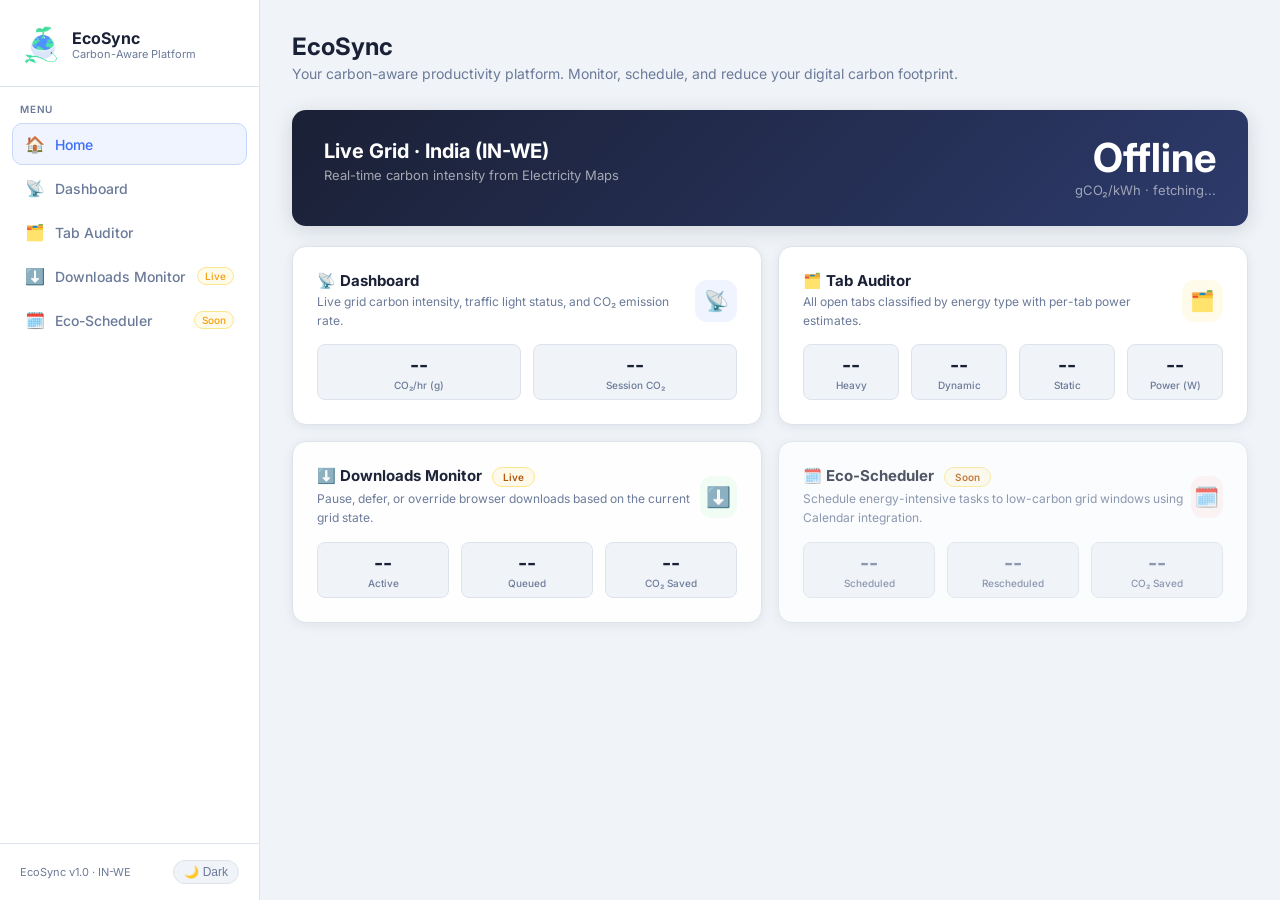
==== extension/website/main.html @ 03d4c953 "Initial commit" ====
<!DOCTYPE html>
<html lang="en">
<head>
  <meta charset="UTF-8" />
  <meta name="viewport" content="width=device-width, initial-scale=1.0"/>
  <title>EcoSync</title>

  <link rel="preconnect" href="https://fonts.googleapis.com">
  <link rel="preconnect" href="https://fonts.gstatic.com" crossorigin>
  <link href="https://fonts.googleapis.com/css2?family=Inter:wght@300;400;500;600;700;800&display=swap" rel="stylesheet"/>
  <link rel="stylesheet" href="styles.css" />
</head>
<body>
  <aside id="sidebar">
    <div class="sidebar-logo">
      <img src="../icons/logo.png" alt="EcoSync logo" />
      <div class="sidebar-logo-text">
        EcoSync
        <span>Carbon-Aware Platform</span>
      </div>
    </div>

    <nav>
      <div class="nav-label">Menu</div>
      <div class="nav-item active" data-page="home"><span class="icon">🏠</span> Home</div>
      <div class="nav-item" data-page="dashboard"><span class="icon">📡</span> Dashboard</div>
      <div class="nav-item" data-page="tab-auditor"><span class="icon">🗂️</span> Tab Auditor</div>
      <div class="nav-item" data-page="downloads"><span class="icon">⬇️</span> Downloads Monitor<span class="nav-badge">Live</span></div>
      <div class="nav-item" data-page="eco-scheduler"><span class="icon">🗓️</span> Eco-Scheduler<span class="nav-badge">Soon</span></div>
    </nav>

    <div class="sidebar-footer">
      <div style="display:flex;align-items:center;justify-content:space-between;">
        <span>EcoSync v1.0 · IN-WE</span>
        <button
          id="dark-toggle"
          type="button"
          onclick="toggleDark()"
          style="
            background:var(--bg);
            border:1px solid var(--border);
            border-radius:20px;
            padding:4px 10px;
            cursor:pointer;
            font-size:12px;
            color:var(--muted);
            transition:all 0.2s ease;
          "
        >
          🌙 Dark
        </button>
      </div>
    </div>
  </aside>

  <main id="main">
    <section class="page active" id="page-home">
      <div class="page-header">
        <h1>EcoSync</h1>
        <p>Your carbon-aware productivity platform. Monitor, schedule, and reduce your digital carbon footprint.</p>
      </div>

      <div class="hero-banner">
        <div>
          <h2>Live Grid · India (IN-WE)</h2>
          <p>Real-time carbon intensity from Electricity Maps</p>
          <div style="margin-top:14px;" id="home-tl-pill"></div>
        </div>
        <div class="hero-right">
          <div class="hero-intensity" id="home-intensity">--</div>
          <div class="hero-unit">gCO₂/kWh · <span id="home-timestamp">fetching...</span></div>
        </div>
      </div>

      <div class="home-grid">
        <div class="section-card" onclick="navigate('dashboard')">
          <div class="section-card-header">
            <div>
              <div class="section-card-title">📡 Dashboard</div>
              <div class="section-card-desc">Live grid carbon intensity, traffic light status, and CO₂ emission rate.</div>
            </div>
            <div class="section-card-icon" style="background:#eff4ff;color:var(--accent);">📡</div>
          </div>
          <div class="section-card-stats">
            <div class="sc-stat">
              <div class="v" id="home-co2" style="color:var(--text);">--</div>
              <div class="l">CO₂/hr (g)</div>
            </div>
            <div class="sc-stat">
              <div class="v green" id="home-session-co2">--</div>
              <div class="l">Session CO₂</div>
            </div>
          </div>
        </div>

        <div class="section-card" onclick="navigate('tab-auditor')">
          <div class="section-card-header">
            <div>
              <div class="section-card-title">🗂️ Tab Auditor</div>
              <div class="section-card-desc">All open tabs classified by energy type with per-tab power estimates.</div>
            </div>
            <div class="section-card-icon" style="background:#fffbeb;color:var(--yellow);">🗂️</div>
          </div>
          <div class="section-card-stats">
            <div class="sc-stat"><div class="v red" id="home-heavy">--</div><div class="l">Heavy</div></div>
            <div class="sc-stat"><div class="v yellow" id="home-dynamic">--</div><div class="l">Dynamic</div></div>
            <div class="sc-stat"><div class="v green" id="home-static">--</div><div class="l">Static</div></div>
            <div class="sc-stat"><div class="v blue" id="home-power">--</div><div class="l">Power (W)</div></div>
          </div>
        </div>

        <div class="section-card" onclick="navigate('downloads')" style="opacity:0.98;">
          <div class="section-card-header">
            <div>
              <div class="section-card-title">⬇️ Downloads Monitor <span class="pill pill-yellow" style="font-size:10px;vertical-align:middle;margin-left:6px;">Live</span></div>
              <div class="section-card-desc">Pause, defer, or override browser downloads based on the current grid state.</div>
            </div>
            <div class="section-card-icon" style="background:#f0fdf4;color:var(--green);">⬇️</div>
          </div>
          <div class="section-card-stats">
            <div class="sc-stat"><div class="v" id="home-download-active">--</div><div class="l">Active</div></div>
            <div class="sc-stat"><div class="v" id="home-download-queue">--</div><div class="l">Queued</div></div>
            <div class="sc-stat"><div class="v" id="home-download-saved">--</div><div class="l">CO₂ Saved</div></div>
          </div>
        </div>

        <div class="section-card" onclick="navigate('eco-scheduler')" style="opacity:0.75;">
          <div class="section-card-header">
            <div>
              <div class="section-card-title">🗓️ Eco-Scheduler <span class="pill pill-yellow" style="font-size:10px;vertical-align:middle;margin-left:6px;">Soon</span></div>
              <div class="section-card-desc">Schedule energy-intensive tasks to low-carbon grid windows using Calendar integration.</div>
            </div>
            <div class="section-card-icon" style="background:#fef2f2;color:var(--red);">🗓️</div>
          </div>
          <div class="section-card-stats">
            <div class="sc-stat"><div class="v" style="color:var(--muted);">--</div><div class="l">Scheduled</div></div>
            <div class="sc-stat"><div class="v" style="color:var(--muted);">--</div><div class="l">Rescheduled</div></div>
            <div class="sc-stat"><div class="v" style="color:var(--muted);">--</div><div class="l">CO₂ Saved</div></div>
          </div>
        </div>
      </div>
    </section>

    <section class="page" id="page-dashboard">
      <div class="page-header">
        <h1>📡 Dashboard</h1>
        <p>Live grid carbon intensity and real-time stats.</p>
      </div>

      <div class="refresh-bar">
        <span id="last-updated">Last updated: --</span>
        <div style="display:flex;gap:8px;">
          <button class="refresh-btn" id="sim-btn" type="button" onclick="toggleSimulate()">
            🟢 Simulate Green Window
          </button>
          <button class="refresh-btn" type="button" onclick="loadDashboard()">
            <span id="dash-spin">↻</span> Refresh
          </button>
        </div>
      </div>

      <div class="grid-2" style="margin-bottom:16px;">
        <div class="card" style="display:flex;align-items:center;gap:24px;">
          <div id="dash-tl-circle" class="tl-circle tl-unknown">🌍</div>
          <div>
            <div class="card-title">Grid Status · India (IN-WE)</div>
            <div class="card-value" id="dash-intensity">--</div>
            <div class="card-sub">gCO₂/kWh</div>
            <div style="margin-top:10px;" id="dash-pill"></div>
          </div>
        </div>
        <div class="card">
          <div class="card-title">Thresholds</div>
          <div style="display:flex;flex-direction:column;gap:10px;margin-top:8px;">
            <div style="display:flex;align-items:center;justify-content:space-between;font-size:13px;">
              <span>🟢 Clean grid</span><span class="pill pill-green">&lt; 200 gCO₂/kWh</span>
            </div>
            <div style="display:flex;align-items:center;justify-content:space-between;font-size:13px;">
              <span>🟡 Moderate grid</span><span class="pill pill-yellow">200 – 400 gCO₂/kWh</span>
            </div>
            <div style="display:flex;align-items:center;justify-content:space-between;font-size:13px;">
              <span>🔴 Dirty grid</span><span class="pill pill-red">&gt; 400 gCO₂/kWh</span>
            </div>
          </div>
        </div>
      </div>

      <div class="grid-2">
        <div class="card stat-mini">
          <div class="val red" id="dash-co2">--</div>
          <div class="lbl">CO₂ Rate (g/hr)</div>
        </div>
        <div class="card stat-mini">
          <div class="val green" id="dash-session">--</div>
          <div class="lbl">Session CO₂ (g)</div>
        </div>
      </div>
    </section>

    <section class="page" id="page-tab-auditor">
      <div class="page-header">
        <h1>🗂️ Tab Auditor</h1>
        <p>All tabs currently open, color-coded by energy type. Auto-refreshes every 15s.</p>
      </div>

      <div class="tab-auditor-shell" id="tab-auditor-shell">
        <div class="tab-auditor-top">
          <div class="card auditor-metrics-hub" id="auditor-metrics-hub">
            <div class="auditor-hub-head">
              <div>
                <div class="card-title">Cumulative Browser Load</div>
                <div class="card-sub">High-visibility summary of browser-wide power demand</div>
              </div>
              <div class="auditor-state-chip" id="auditor-grid-chip">Grid: --</div>
            </div>

            <div class="auditor-hub-grid">
              <div class="power-gauge-wrap">
                <div class="power-gauge">
                  <svg viewBox="0 0 220 140" class="gauge-svg">
                    <path d="M20 120 A90 90 0 0 1 200 120" class="gauge-track"></path>
                    <path d="M20 120 A90 90 0 0 1 200 120" class="gauge-progress" id="gauge-progress"></path>
                  </svg>
                  <div class="gauge-center">
                    <div class="gauge-label">Total Browser Power</div>
                    <div class="gauge-value" id="gauge-power">--</div>
                    <div class="gauge-sub">/ 100W optimal threshold</div>
                  </div>
                </div>
              </div>

              <div class="auditor-support-metrics">
                <div class="support-metric">
                  <div class="support-metric-label">Active Tab Load</div>
                  <div class="support-metric-value" id="active-tab-load">--</div>
                </div>
                <div class="support-metric">
                  <div class="support-metric-label">Background / Idle Leakage</div>
                  <div class="support-metric-value" id="background-tab-load">--</div>
                </div>
                <div class="support-metric">
                  <div class="support-metric-label">Optimal Threshold</div>
                  <div class="support-metric-value">100W</div>
                </div>
                <div class="support-metric">
                  <div class="support-metric-label">Soft Ceiling Alert</div>
                  <div class="support-metric-value" id="soft-ceiling-status">--</div>
                </div>
              </div>
            </div>
          </div>
        </div>

        <div class="tab-auditor-main-grid">
          <div class="tab-auditor-table-side">
            <div class="refresh-bar">
              <span id="tab-last-updated">Auto-refreshes every 15s · Last updated: --</span>
              <button class="refresh-btn" type="button" onclick="loadTabs()">
                <span id="tab-spin">↻</span> Refresh Now
              </button>
            </div>

            <div class="action-feedback" id="bulk-action-feedback"></div>

            <div class="grid-4" style="margin-bottom:16px;">
              <div class="card stat-mini"><div class="val red" id="dash-heavy">--</div><div class="lbl">Heavy Tabs</div></div>
              <div class="card stat-mini"><div class="val yellow" id="dash-dynamic">--</div><div class="lbl">Dynamic Tabs</div></div>
              <div class="card stat-mini"><div class="val green" id="dash-static">--</div><div class="lbl">Static Tabs</div></div>
              <div class="card stat-mini"><div class="val blue" id="dash-power">--</div><div class="lbl">Est. Power (W)</div></div>
            </div>

            <div class="card process-table-card">
              <div class="process-table-head">
                <div>
                  <div class="card-title">High-Offenders Live Process Table</div>
                  <div class="card-sub">Focused transparency for tab-level resource behavior</div>
                </div>
              </div>

              <div class="table-wrap enhanced-table-wrap">
                <table class="tab-table offender-table">
                  <thead>
                    <tr>
                      <th style="padding-left:20px;">Tab Identity</th>
                      <th>Classification</th>
                      <th>Power</th>
                    </tr>
                  </thead>
                  <tbody id="tab-tbody">
                    <tr><td colspan="3" style="text-align:center;padding:40px;color:var(--muted);">Loading tabs...</td></tr>
                  </tbody>
                </table>
              </div>
            </div>
          </div>

          <aside class="tab-auditor-sidebar">
            <div class="card telemetry-card">
              <div class="card-title">Background Telemetry Diagnostics</div>
              <div class="card-sub" style="margin-bottom:16px;">Live justification for “auditor” behavior</div>

              <div class="telemetry-metric">
                <div class="telemetry-label">Network Polling Tracker</div>
                <div class="telemetry-value" id="polling-tracker">--</div>
                <div class="telemetry-sub">Asynchronous XHR/fetch loops caught in the last 60 seconds</div>
              </div>

              <div class="telemetry-metric">
                <div class="telemetry-label">Zombie Carbon Accumulator</div>
                <div class="telemetry-value" id="zombie-accumulator">--</div>
                <div class="telemetry-sub">Estimated emissions from tabs hidden from the active viewport this session</div>
              </div>

              <div class="telemetry-metric telemetry-list-box">
                <div class="telemetry-label">Live Diagnostic Snapshot</div>
                <ul class="telemetry-list">
                  <li><span>Background tabs over 15 min</span><strong id="diag-old-bg-tabs">--</strong></li>
                  <li><span>Polling offenders</span><strong id="diag-poll-offenders">--</strong></li>
                  <li><span>Audible/video heavy tabs</span><strong id="diag-heavy-runtime">--</strong></li>
                </ul>
              </div>
            </div>
          </aside>
        </div>
      </div>
    </section>

    <section class="page" id="page-downloads">
      <div class="page-header">
        <h1>⬇️ Downloads Monitor</h1>
        <p>Real-time browser download control with carbon-aware scheduling.</p>
      </div>

      <div class="downloads-shell">
        <div class="downloads-top-grid">
          <div class="downloads-live-panel card">
            <div class="downloads-panel-head">
              <div>
                <div class="card-title">Live Process Feed</div>
                <div class="card-sub">Active downloads anywhere in Chrome, updated in real time.</div>
              </div>
              <div class="downloads-status-pill" id="downloads-grid-state">Grid: --</div>
            </div>

            <div class="downloads-stats-grid">
              <div class="downloads-stat">
                <div class="downloads-stat-value" id="downloads-active-count">0</div>
                <div class="downloads-stat-label">Active Downloads</div>
              </div>
              <div class="downloads-stat">
                <div class="downloads-stat-value" id="downloads-queued-count">0</div>
                <div class="downloads-stat-label">Pending Eco-Tasks</div>
              </div>
              <div class="downloads-stat">
                <div class="downloads-stat-value" id="downloads-saved-total">0g</div>
                <div class="downloads-stat-label">Emissions Diverted</div>
              </div>
              <div class="downloads-stat">
                <div class="downloads-stat-value" id="downloads-override-total">0</div>
                <div class="downloads-stat-label">Overdrafts</div>
              </div>
            </div>
          </div>

          <div class="downloads-alert card" id="downloads-dirty-alert">
            <div class="downloads-alert-title">Dirty Grid Interception</div>
            <p>The electricity grid is currently under heavy stress. Running this download right now will generate avoidable carbon emissions.</p>
          </div>
        </div>

        <div class="downloads-board">
          <div class="downloads-section">
            <div class="downloads-section-head">
              <h2>Active Downloads</h2>
              <span class="pill pill-blue" id="downloads-live-sync">Syncing</span>
            </div>
            <div id="downloads-active-list" class="downloads-list"></div>
          </div>

          <div class="downloads-section">
            <div class="downloads-section-head">
              <h2>Pending Eco-Tasks Queue</h2>
              <span class="pill pill-green">Queued</span>
            </div>
            <div id="downloads-queue-list" class="downloads-list"></div>
          </div>
        </div>

        <div class="downloads-ledger card">
          <div class="downloads-ledger-head">
            <div>
              <div class="card-title">Historical Balance Ledger</div>
              <div class="card-sub">Long-term carbon impact of pause, schedule, and override decisions.</div>
            </div>
          </div>

          <div class="ledger-summary">
            <div class="ledger-stat">
              <div class="ledger-value" id="ledger-saved">0g CO₂ Prevented</div>
              <div class="ledger-label">Emissions Diverted</div>
            </div>
            <div class="ledger-stat">
              <div class="ledger-value" id="ledger-overdrafts">0</div>
              <div class="ledger-label">Carbon Overdrafts</div>
            </div>
          </div>

          <div class="table-wrap enhanced-table-wrap">
            <table class="tab-table">
              <thead>
                <tr>
                  <th>Date</th>
                  <th>File Name</th>
                  <th>Action</th>
                  <th>Carbon Impact</th>
                </tr>
              </thead>
              <tbody id="ledger-table">
                <tr><td colspan="4" style="text-align:center;padding:24px;color:var(--muted);">No entries yet.</td></tr>
              </tbody>
            </table>
          </div>
        </div>
      </div>
    </section>

    <section class="page" id="page-eco-scheduler">
      <div class="page-header">
        <h1>🗓️ Eco-Scheduler</h1>
        <p>Schedule heavy tasks to green grid windows.</p>
      </div>
      <div class="coming-soon">
        <div class="cs-icon">🗓️</div>
        <h3>Eco-Scheduler — Coming Soon</h3>
        <p>This section will integrate with Google Calendar to automatically reschedule energy-intensive tasks — backups, renders, uploads — to low-carbon grid windows overnight.</p>
      </div>
    </section>
  </main>

  <script src="app.js" defer></script>
</body>
</html>
---- extension/website/styles.css ----
*,
*::before,
*::after {
  box-sizing: border-box;
  margin: 0;
  padding: 0;
}

:root {
  --bg: #f0f4f8;
  --surface: #ffffff;
  --surface-soft: #f7f9fc;
  --border: #dde3ec;
  --text: #1a2035;
  --muted: #6b7a99;
  --accent: #3b6ef6;
  --accent-deep: #2f5add;
  --red: #e53935;
  --yellow: #f59e0b;
  --green: #16a34a;
  --red-bg: #fef2f2;
  --yellow-bg: #fffbeb;
  --green-bg: #f0fdf4;
  --nav-w: 260px;
  --radius: 14px;
  --shadow: 0 2px 12px rgba(0,0,0,0.07);
  --orange: #ff7a18;
}

body {
  font-family: 'Inter', sans-serif;
  background: var(--bg);
  color: var(--text);
  display: flex;
  min-height: 100vh;
}

#sidebar {
  width: var(--nav-w);
  background: var(--surface);
  border-right: 1px solid var(--border);
  display: flex;
  flex-direction: column;
  position: fixed;
  top: 0;
  left: 0;
  bottom: 0;
  z-index: 100;
}

.sidebar-logo {
  display: flex;
  align-items: center;
  gap: 10px;
  padding: 24px 20px 20px;
  border-bottom: 1px solid var(--border);
}

.sidebar-logo img {
  width: 42px;
  height: 42px;
  border-radius: 8px;
}

.sidebar-logo-text {
  font-size: 16px;
  font-weight: 700;
  color: var(--text);
  line-height: 1.2;
}

.sidebar-logo-text span {
  display: block;
  font-size: 11px;
  font-weight: 400;
  color: var(--muted);
}

nav {
  padding: 16px 12px;
  flex: 1;
}

.nav-label {
  font-size: 10px;
  font-weight: 600;
  color: var(--muted);
  text-transform: uppercase;
  letter-spacing: 0.08em;
  padding: 0 8px;
  margin-bottom: 8px;
}

.nav-item {
  display: flex;
  align-items: center;
  gap: 10px;
  padding: 10px 12px;
  border-radius: 10px;
  cursor: pointer;
  font-size: 14px;
  font-weight: 500;
  color: var(--muted);
  transition: all 0.18s ease;
  margin-bottom: 2px;
  border: 1px solid transparent;
}

.nav-item:hover {
  background: var(--bg);
  color: var(--text);
  border-color: var(--border);
}

.nav-item.active {
  background: #eff4ff;
  color: var(--accent);
  border-color: #c7d8fd;
}

.nav-item .icon {
  font-size: 16px;
  width: 20px;
  text-align: center;
}

.nav-badge {
  margin-left: auto;
  font-size: 10px;
  background: #fffbeb;
  color: var(--yellow);
  padding: 2px 7px;
  border-radius: 20px;
  border: 1px solid #fde68a;
}

.sidebar-footer {
  padding: 16px 20px;
  border-top: 1px solid var(--border);
  font-size: 11px;
  color: var(--muted);
}

#main {
  margin-left: var(--nav-w);
  flex: 1;
  padding: 32px;
}

.page {
  display: none;
}

.page.active {
  display: block;
}

.page-header {
  margin-bottom: 28px;
}

.page-header h1 {
  font-size: 24px;
  font-weight: 700;
}

.page-header p {
  font-size: 14px;
  color: var(--muted);
  margin-top: 4px;
}

.card {
  background: var(--surface);
  border: 1px solid var(--border);
  border-radius: var(--radius);
  padding: 24px;
  box-shadow: var(--shadow);
  transition: transform 0.2s ease, box-shadow 0.2s ease;
}

.card:hover {
  transform: translateY(-3px);
  box-shadow: 0 8px 28px rgba(0,0,0,0.10);
}

.card-title {
  font-size: 11px;
  font-weight: 600;
  color: var(--muted);
  text-transform: uppercase;
  letter-spacing: 0.06em;
  margin-bottom: 10px;
}

.card-value {
  font-size: 32px;
  font-weight: 700;
  line-height: 1;
}

.card-sub {
  font-size: 12px;
  color: var(--muted);
  margin-top: 6px;
}

.grid-2 {
  display: grid;
  grid-template-columns: 1fr 1fr;
  gap: 16px;
}

.grid-4 {
  display: grid;
  grid-template-columns: repeat(4, 1fr);
  gap: 16px;
}

.home-grid {
  display: grid;
  grid-template-columns: 1fr 1fr;
  grid-template-rows: auto auto;
  gap: 16px;
}

.section-card {
  background: var(--surface);
  border: 1px solid var(--border);
  border-radius: var(--radius);
  padding: 24px;
  box-shadow: var(--shadow);
  cursor: pointer;
  transition: transform 0.2s ease, box-shadow 0.2s ease;
  display: flex;
  flex-direction: column;
  gap: 14px;
}

.section-card:hover {
  transform: translateY(-3px);
  box-shadow: 0 8px 28px rgba(0,0,0,0.11);
}

.section-card-header {
  display: flex;
  align-items: center;
  justify-content: space-between;
}

.section-card-icon {
  width: 42px;
  height: 42px;
  border-radius: 12px;
  display: flex;
  align-items: center;
  justify-content: center;
  font-size: 20px;
}

.section-card-title {
  font-size: 15px;
  font-weight: 700;
  margin-bottom: 2px;
}

.section-card-desc {
  font-size: 12px;
  color: var(--muted);
  line-height: 1.6;
}

.section-card-stats {
  display: flex;
  gap: 12px;
  flex-wrap: wrap;
}

.sc-stat {
  background: var(--bg);
  border: 1px solid var(--border);
  border-radius: 8px;
  padding: 8px 14px;
  text-align: center;
  flex: 1;
  min-width: 60px;
}

.sc-stat .v {
  font-size: 20px;
  font-weight: 700;
}

.sc-stat .l {
  font-size: 10px;
  color: var(--muted);
  margin-top: 2px;
  font-weight: 500;
}

.tl-circle {
  width: 64px;
  height: 64px;
  border-radius: 50%;
  display: flex;
  align-items: center;
  justify-content: center;
  font-size: 26px;
  transition: all 0.4s ease;
  flex-shrink: 0;
}

.tl-red {
  background: var(--red-bg);
  border: 3px solid var(--red);
}

.tl-yellow {
  background: var(--yellow-bg);
  border: 3px solid var(--yellow);
}

.tl-green {
  background: var(--green-bg);
  border: 3px solid var(--green);
}

.tl-unknown {
  background: var(--bg);
  border: 3px solid var(--border);
}

.pill {
  display: inline-flex;
  align-items: center;
  gap: 5px;
  font-size: 11px;
  font-weight: 600;
  padding: 3px 10px;
  border-radius: 20px;
}

.pill-red {
  background: var(--red-bg);
  color: var(--red);
  border: 1px solid #fca5a5;
}

.pill-yellow {
  background: var(--yellow-bg);
  color: #b45309;
  border: 1px solid #fde68a;
}

.pill-green {
  background: var(--green-bg);
  color: var(--green);
  border: 1px solid #bbf7d0;
}

.pill-blue {
  background: #eff4ff;
  color: var(--accent);
  border: 1px solid #c7d8fd;
}

.stat-mini {
  text-align: center;
}

.stat-mini .val {
  font-size: 28px;
  font-weight: 700;
}

.stat-mini .lbl {
  font-size: 11px;
  color: var(--muted);
  margin-top: 4px;
  font-weight: 500;
}

.val.red { color: var(--red); }
.val.yellow { color: var(--yellow); }
.val.green { color: var(--green); }
.val.blue { color: var(--accent); }

.refresh-bar {
  display: flex;
  align-items: center;
  justify-content: space-between;
  font-size: 12px;
  color: var(--muted);
  margin-bottom: 16px;
}

.refresh-btn {
  display: flex;
  align-items: center;
  gap: 6px;
  background: var(--surface);
  border: 1px solid var(--border);
  border-radius: 8px;
  padding: 6px 14px;
  font-size: 12px;
  font-weight: 500;
  color: var(--text);
  cursor: pointer;
  transition: all 0.18s ease;
}

.refresh-btn:hover {
  background: var(--bg);
  border-color: var(--accent);
  color: var(--accent);
}

.coming-soon {
  display: flex;
  flex-direction: column;
  align-items: center;
  justify-content: center;
  padding: 80px 40px;
  text-align: center;
  border: 2px dashed var(--border);
  border-radius: var(--radius);
  background: var(--surface);
}

.coming-soon .cs-icon {
  font-size: 48px;
  margin-bottom: 16px;
}

.coming-soon h3 {
  font-size: 18px;
  font-weight: 600;
  margin-bottom: 8px;
}

.coming-soon p {
  font-size: 14px;
  color: var(--muted);
  max-width: 380px;
  line-height: 1.6;
}

.hero-banner {
  background: linear-gradient(135deg, #1a2035 0%, #2d3a6b 100%);
  color: white;
  border-radius: var(--radius);
  padding: 28px 32px;
  margin-bottom: 20px;
  display: flex;
  align-items: center;
  justify-content: space-between;
  box-shadow: 0 4px 20px rgba(26,32,53,0.15);
}

.hero-banner h2 {
  font-size: 20px;
  font-weight: 700;
  margin-bottom: 4px;
}

.hero-banner p {
  font-size: 13px;
  color: rgba(255,255,255,0.6);
}

.hero-right {
  text-align: right;
}

.hero-intensity {
  font-size: 40px;
  font-weight: 700;
  line-height: 1;
}

.hero-unit {
  font-size: 13px;
  color: rgba(255,255,255,0.55);
  margin-top: 4px;
}

.tab-auditor-shell {
  display: flex;
  flex-direction: column;
  gap: 16px;
}

.tab-auditor-shell.alert-pulse {
  animation: shellPulse 2s ease-in-out infinite;
}

@keyframes shellPulse {
  0%, 100% { box-shadow: none; }
  50% { box-shadow: 0 0 0 3px rgba(229,57,53,0.08); }
}

.tab-auditor-top {
  display: flex;
  flex-direction: column;
  gap: 16px;
}

.auditor-metrics-hub {
  position: relative;
}

.auditor-metrics-hub.alert-pulse {
  animation: hubPulse 2s ease-in-out infinite;
}

@keyframes hubPulse {
  0%, 100% {
    box-shadow: 0 2px 12px rgba(0,0,0,0.07);
  }
  50% {
    box-shadow: 0 0 0 3px rgba(229,57,53,0.10), 0 0 28px rgba(229,57,53,0.16);
  }
}

.auditor-hub-head {
  display: flex;
  align-items: flex-start;
  justify-content: space-between;
  gap: 12px;
  margin-bottom: 18px;
}

.auditor-state-chip {
  font-size: 11px;
  font-weight: 700;
  padding: 6px 10px;
  border-radius: 999px;
  border: 1px solid var(--border);
  background: var(--surface-soft);
}

.auditor-state-chip.red {
  background: var(--red-bg);
  color: var(--red);
  border-color: #fca5a5;
}

.auditor-state-chip.yellow {
  background: var(--yellow-bg);
  color: #b45309;
  border-color: #fde68a;
}

.auditor-state-chip.green {
  background: var(--green-bg);
  color: var(--green);
  border-color: #bbf7d0;
}

.auditor-hub-grid {
  display: grid;
  grid-template-columns: 1.1fr 1fr;
  gap: 22px;
  align-items: center;
}

.power-gauge-wrap {
  display: flex;
  justify-content: center;
  align-items: center;
}

.power-gauge {
  position: relative;
  width: 100%;
  max-width: 340px;
  height: 200px;
}

.gauge-svg {
  width: 100%;
  height: 100%;
  overflow: visible;
}

.gauge-track {
  fill: none;
  stroke: #e3e9f2;
  stroke-width: 16;
  stroke-linecap: round;
}

.gauge-progress {
  fill: none;
  stroke: var(--accent);
  stroke-width: 16;
  stroke-linecap: round;
  stroke-dasharray: 283;
  stroke-dashoffset: 283;
  transition: stroke-dashoffset 0.45s ease, stroke 0.25s ease, filter 0.25s ease;
  filter: drop-shadow(0 4px 10px rgba(59,110,246,0.12));
}

.gauge-progress.green {
  stroke: var(--green);
}

.gauge-progress.yellow {
  stroke: var(--yellow);
}

.gauge-progress.red {
  stroke: var(--red);
  filter: drop-shadow(0 4px 12px rgba(229,57,53,0.18));
}

.gauge-center {
  position: absolute;
  left: 50%;
  top: 57%;
  transform: translate(-50%, -50%);
  text-align: center;
}

.gauge-label {
  font-size: 11px;
  font-weight: 700;
  color: var(--muted);
  text-transform: uppercase;
  letter-spacing: 0.08em;
}

.gauge-value {
  font-size: 32px;
  font-weight: 800;
  color: var(--text);
  margin-top: 6px;
}

.gauge-sub {
  font-size: 12px;
  color: var(--muted);
  margin-top: 4px;
}

.auditor-support-metrics {
  display: grid;
  grid-template-columns: 1fr 1fr;
  gap: 12px;
}

.support-metric {
  border: 1px solid var(--border);
  background: var(--surface-soft);
  border-radius: 12px;
  padding: 16px;
}

.support-metric-label {
  font-size: 11px;
  font-weight: 700;
  color: var(--muted);
  text-transform: uppercase;
  letter-spacing: 0.08em;
  margin-bottom: 8px;
}

.support-metric-value {
  font-size: 22px;
  font-weight: 800;
  color: var(--text);
}

.action-feedback {
  min-height: 18px;
  margin-bottom: 12px;
  font-size: 12px;
  font-weight: 600;
  color: var(--green);
}

.tab-auditor-main-grid {
  display: grid;
  grid-template-columns: minmax(0, 1.9fr) minmax(290px, 0.95fr);
  gap: 16px;
  align-items: start;
}

.process-table-head {
  margin-bottom: 14px;
}

.enhanced-table-wrap {
  overflow-y: auto;
  max-height: 500px;
  border-radius: 10px;
  border: 1px solid var(--border);
}

.tab-table {
  width: 100%;
  border-collapse: collapse;
  font-size: 13px;
}

.tab-table th {
  text-align: left;
  font-size: 11px;
  font-weight: 600;
  color: var(--muted);
  text-transform: uppercase;
  letter-spacing: 0.05em;
  padding: 12px 14px;
  border-bottom: 1px solid var(--border);
  background: var(--bg);
  position: sticky;
  top: 0;
}

.tab-table td {
  padding: 12px 14px;
  border-bottom: 1px solid var(--border);
  vertical-align: middle;
}

.tab-table tr:last-child td {
  border-bottom: none;
}

.tab-table tr:hover td {
  background: var(--bg);
}

.tab-row-heavy td:first-child { border-left: 3px solid var(--red); }
.tab-row-dynamic td:first-child { border-left: 3px solid var(--yellow); }
.tab-row-static td:first-child { border-left: 3px solid var(--green); }

.badge {
  display: inline-block;
  font-size: 10px;
  font-weight: 700;
  padding: 2px 8px;
  border-radius: 6px;
  letter-spacing: 0.04em;
}

.badge-heavy {
  background: var(--red-bg);
  color: var(--red);
  border: 1px solid #fca5a5;
}

.badge-dynamic {
  background: var(--yellow-bg);
  color: #b45309;
  border: 1px solid #fde68a;
}

.badge-static {
  background: var(--green-bg);
  color: var(--green);
  border: 1px solid #bbf7d0;
}

.tab-identity {
  display: flex;
  align-items: center;
  gap: 10px;
}

.tab-favicon {
  width: 18px;
  height: 18px;
  border-radius: 4px;
  border: 1px solid var(--border);
  object-fit: cover;
  background: var(--surface-soft);
  flex-shrink: 0;
}

.tab-identity-text {
  min-width: 0;
}

.tab-title {
  font-size: 13px;
  font-weight: 700;
  color: var(--text);
  line-height: 1.35;
}

.tab-url {
  font-size: 11px;
  color: var(--muted);
  margin-top: 2px;
}

.bg-badge {
  display: inline-flex;
  align-items: center;
  margin-top: 6px;
  padding: 3px 8px;
  border-radius: 999px;
  font-size: 10px;
  font-weight: 700;
  background: #eff4ff;
  color: var(--accent);
  border: 1px solid #d6e4ff;
}

.power-reading {
  font-size: 13px;
  font-weight: 700;
}

.power-reading.low { color: var(--green); }
.power-reading.mid { color: var(--yellow); }
.power-reading.high { color: var(--red); }

.telemetry-card {
  position: sticky;
  top: 18px;
}

.telemetry-metric {
  padding: 14px 0;
  border-bottom: 1px solid rgba(221,227,236,0.9);
}

.telemetry-metric:last-child {
  border-bottom: none;
  padding-bottom: 0;
}

.telemetry-label {
  font-size: 11px;
  font-weight: 700;
  color: var(--muted);
  text-transform: uppercase;
  letter-spacing: 0.08em;
  margin-bottom: 8px;
}

.telemetry-value {
  font-size: 28px;
  font-weight: 800;
  color: var(--text);
}

.telemetry-sub {
  font-size: 12px;
  color: var(--muted);
  margin-top: 8px;
  line-height: 1.65;
}

.telemetry-list {
  list-style: none;
  display: flex;
  flex-direction: column;
  gap: 10px;
  margin-top: 2px;
}

.telemetry-list li {
  display: flex;
  align-items: center;
  justify-content: space-between;
  gap: 10px;
  font-size: 13px;
  color: var(--text);
  background: var(--surface-soft);
  border: 1px solid var(--border);
  padding: 10px 12px;
  border-radius: 12px;
}

@keyframes spin {
  to { transform: rotate(360deg); }
}

.spinning {
  animation: spin 1s linear infinite;
  display: inline-block;
}

.downloads-shell {
  display: grid;
  gap: 16px;
}

.downloads-top-grid {
  display: grid;
  grid-template-columns: minmax(0, 1.55fr) minmax(280px, 0.75fr);
  gap: 16px;
}

.downloads-live-panel {
  padding: 20px 24px;
}

.downloads-panel-head {
  display: flex;
  align-items: flex-start;
  justify-content: space-between;
  gap: 12px;
  margin-bottom: 18px;
}

.downloads-status-pill {
  font-size: 11px;
  font-weight: 700;
  padding: 6px 10px;
  border-radius: 999px;
  border: 1px solid var(--border);
  background: var(--surface-soft);
}

.downloads-status-pill.red {
  background: var(--red-bg);
  color: var(--red);
  border-color: #fca5a5;
}

.downloads-status-pill.yellow {
  background: var(--yellow-bg);
  color: #b45309;
  border-color: #fde68a;
}

.downloads-status-pill.green {
  background: var(--green-bg);
  color: var(--green);
  border-color: #bbf7d0;
}

.downloads-stats-grid {
  display: grid;
  grid-template-columns: repeat(4, 1fr);
  gap: 12px;
}

.downloads-stat {
  background: var(--bg);
  border: 1px solid var(--border);
  border-radius: 12px;
  padding: 14px 12px;
}

.downloads-stat-value {
  font-size: 24px;
  font-weight: 800;
  color: var(--text);
  line-height: 1;
}

.downloads-stat-label {
  font-size: 11px;
  color: var(--muted);
  margin-top: 6px;
  text-transform: uppercase;
  letter-spacing: 0.05em;
  font-weight: 600;
}

.downloads-alert {
  min-height: 100%;
  border: 1px solid #fca5a5;
  background: linear-gradient(180deg, var(--red-bg), #fff);
  display: flex;
  flex-direction: column;
  justify-content: center;
  gap: 10px;
}

.downloads-alert-title {
  font-size: 14px;
  font-weight: 800;
  color: var(--red);
  text-transform: uppercase;
  letter-spacing: 0.05em;
}

.downloads-alert p {
  font-size: 14px;
  color: var(--text);
  line-height: 1.6;
}

.downloads-board {
  display: grid;
  grid-template-columns: 1fr 1fr;
  gap: 16px;
}

.downloads-section {
  background: var(--surface);
  border: 1px solid var(--border);
  border-radius: var(--radius);
  padding: 20px 24px;
  box-shadow: var(--shadow);
}

.downloads-section-head {
  display: flex;
  align-items: center;
  justify-content: space-between;
  gap: 12px;
  margin-bottom: 16px;
}

.downloads-section-head h2 {
  font-size: 16px;
  font-weight: 700;
}

.downloads-list {
  display: grid;
  gap: 12px;
}

.download-card {
  border: 1px solid var(--border);
  background: var(--surface-soft);
  border-radius: 14px;
  padding: 16px;
  position: relative;
  overflow: hidden;
}

.download-card.red {
  border-color: #fca5a5;
  box-shadow: 0 0 0 1px rgba(229,57,53,0.10), 0 0 0 4px rgba(229,57,53,0.05);
}

.download-card.yellow {
  border-color: #fde68a;
}

.download-card.green {
  border-color: #bbf7d0;
}

.download-card.moved {
  opacity: 0.92;
  background: #f7fbf8;
}

.download-card-head {
  display: flex;
  align-items: flex-start;
  justify-content: space-between;
  gap: 12px;
  margin-bottom: 12px;
}

.download-title {
  font-size: 14px;
  font-weight: 800;
  color: var(--text);
  word-break: break-word;
}

.download-meta {
  font-size: 12px;
  color: var(--muted);
  margin-top: 4px;
  display: flex;
  flex-wrap: wrap;
  gap: 8px;
}

.download-chip {
  display: inline-flex;
  align-items: center;
  gap: 6px;
  font-size: 10px;
  font-weight: 700;
  padding: 3px 8px;
  border-radius: 999px;
  border: 1px solid var(--border);
  background: var(--surface);
  margin-top: 8px;
}

.download-progress-wrap {
  margin-top: 10px;
}

.download-progress-track {
  width: 100%;
  height: 10px;
  border-radius: 999px;
  background: #e7edf6;
  overflow: hidden;
  border: 1px solid var(--border);
}

.download-progress-bar {
  height: 100%;
  width: 0%;
  border-radius: 999px;
  background: linear-gradient(90deg, var(--accent), #6aa3ff);
  transition: width 0.3s ease;
}

.download-metrics-row {
  display: grid;
  grid-template-columns: repeat(3, 1fr);
  gap: 10px;
  margin-top: 12px;
}

.download-metric {
  background: var(--surface);
  border: 1px solid var(--border);
  border-radius: 10px;
  padding: 10px 12px;
}

.download-metric-label {
  font-size: 10px;
  color: var(--muted);
  text-transform: uppercase;
  letter-spacing: 0.05em;
  font-weight: 600;
}

.download-metric-value {
  font-size: 13px;
  font-weight: 800;
  margin-top: 4px;
}

.download-carbon {
  margin-top: 10px;
  display: flex;
  align-items: center;
  justify-content: space-between;
  gap: 10px;
  font-size: 12px;
  color: var(--text);
  background: #f8fbff;
  border: 1px solid #dbe7ff;
  padding: 10px 12px;
  border-radius: 12px;
}

.download-carbon strong {
  color: var(--accent-deep);
  font-variant-numeric: tabular-nums;
}

.download-actions {
  display: grid;
  grid-template-columns: 1fr;
  gap: 8px;
  margin-top: 12px;
}

.download-action-row {
  display: grid;
  grid-template-columns: 1fr auto;
  gap: 8px;
  align-items: center;
}

.download-actions .btn,
.download-actions button,
.download-actions input {
  min-height: 40px;
}

.download-input {
  width: 100%;
  border: 1px solid var(--border);
  border-radius: 10px;
  background: var(--surface);
  padding: 10px 12px;
  font-size: 13px;
  color: var(--text);
}

.download-btn {
  border: 1px solid transparent;
  border-radius: 10px;
  padding: 10px 12px;
  font-size: 12px;
  font-weight: 700;
  cursor: pointer;
  transition: all 0.18s ease;
}

.download-btn.pause {
  background: #eff6ff;
  color: #1d4ed8;
  border-color: #bfdbfe;
}

.download-btn.queue {
  background: #f0fdf4;
  color: #15803d;
  border-color: #bbf7d0;
}

.download-btn.override {
  background: #fff7ed;
  color: #c2410c;
  border-color: #fed7aa;
}

.download-btn:hover {
  transform: translateY(-1px);
}

.download-card.dirty .download-btn.override {
  background: #fee2e2;
  border-color: #fca5a5;
  color: #b91c1c;
}

.download-warning-banner {
  position: absolute;
  left: 12px;
  right: 12px;
  top: 12px;
  transform: translateY(-120%);
  opacity: 0;
  background: linear-gradient(180deg, rgba(229,57,53,0.96), rgba(185,28,28,0.96));
  color: white;
  padding: 10px 12px;
  border-radius: 12px;
  transition: all 0.28s ease;
  font-size: 12px;
  font-weight: 600;
  line-height: 1.5;
  box-shadow: 0 12px 24px rgba(229,57,53,0.22);
}

.download-card.dirty .download-warning-banner {
  transform: translateY(0);
  opacity: 1;
}

.download-carbon-ticker {
  font-weight: 800;
  color: var(--red);
  font-variant-numeric: tabular-nums;
}

.download-empty {
  border: 2px dashed var(--border);
  background: var(--surface-soft);
  border-radius: 14px;
  padding: 28px;
  text-align: center;
  color: var(--muted);
}

.downloads-ledger {
  padding: 22px 24px;
}

.downloads-ledger-head {
  display: flex;
  align-items: center;
  justify-content: space-between;
  margin-bottom: 18px;
}

.ledger-summary {
  display: grid;
  grid-template-columns: 1fr 1fr;
  gap: 12px;
  margin-bottom: 16px;
}

.ledger-stat {
  background: var(--bg);
  border: 1px solid var(--border);
  border-radius: 14px;
  padding: 16px;
}

.ledger-value {
  font-size: 20px;
  font-weight: 800;
  color: var(--green);
}

.ledger-label {
  font-size: 11px;
  color: var(--muted);
  margin-top: 4px;
  text-transform: uppercase;
  letter-spacing: 0.05em;
  font-weight: 600;
}

.download-card.hidden {
  display: none;
}

body.dark {
  --bg: #0f1117;
  --surface: #1a1f2e;
  --surface-soft: #161b28;
  --border: #2a3147;
  --text: #e8ecf4;
  --muted: #6b7a99;
  --red-bg: #2a1515;
  --yellow-bg: #1f1a0e;
  --green-bg: #0e1f14;
}

body.dark .hero-banner {
  background: linear-gradient(135deg, #0a0d16 0%, #1a2040 100%);
}

body.dark .tab-table th {
  background: var(--bg);
}

body.dark .nav-item.active {
  background: #1a2550;
}

body.dark .sc-stat,
body.dark .support-metric,
body.dark .telemetry-list li {
  background: var(--bg);
}

body.dark .download-carbon {
  background: #141924;
  border-color: #26304b;
}

body.dark .download-card.yellow {
  border-color: #665220;
}

body.dark .download-card.green {
  border-color: #205a35;
}

body.dark .download-card.red {
  border-color: #7f2e2e;
}

body.dark .download-progress-track {
  background: #22283a;
}

body.dark .download-btn.pause {
  background: #172554;
  color: #bfdbfe;
  border-color: #1e3a8a;
}

body.dark .download-btn.queue {
  background: #052e16;
  color: #86efac;
  border-color: #14532d;
}

body.dark .download-btn.override {
  background: #3b1f0f;
  color: #fdba74;
  border-color: #7c2d12;
}

body.dark .downloads-alert {
  background: linear-gradient(180deg, #2a1515, #161b28);
}

body.dark .downloads-alert p {
  color: var(--text);
}

body.dark .download-empty {
  background: var(--bg);
}

@media (max-width: 1100px) {
  .grid-4 {
    grid-template-columns: repeat(2, 1fr);
  }

  .home-grid,
  .grid-2,
  .auditor-hub-grid,
  .tab-auditor-main-grid,
  .downloads-top-grid,
  .downloads-board {
    grid-template-columns: 1fr;
  }

  .hero-banner {
    flex-direction: column;
    align-items: flex-start;
    gap: 18px;
  }

  .hero-right {
    text-align: left;
  }

  .downloads-stats-grid {
    grid-template-columns: repeat(2, 1fr);
  }
}

@media (max-width: 768px) {
  #sidebar {
    position: static;
    width: 100%;
    border-right: none;
    border-bottom: 1px solid var(--border);
  }

  body {
    flex-direction: column;
  }

  #main {
    margin-left: 0;
    padding: 20px;
  }

  .grid-4,
  .downloads-stats-grid,
  .download-metrics-row,
  .ledger-summary {
    grid-template-columns: 1fr;
  }

  .refresh-bar {
    flex-direction: column;
    align-items: flex-start;
    gap: 10px;
  }

  .auditor-support-metrics {
    grid-template-columns: 1fr;
  }

  .download-action-row {
    grid-template-columns: 1fr;
  }
}
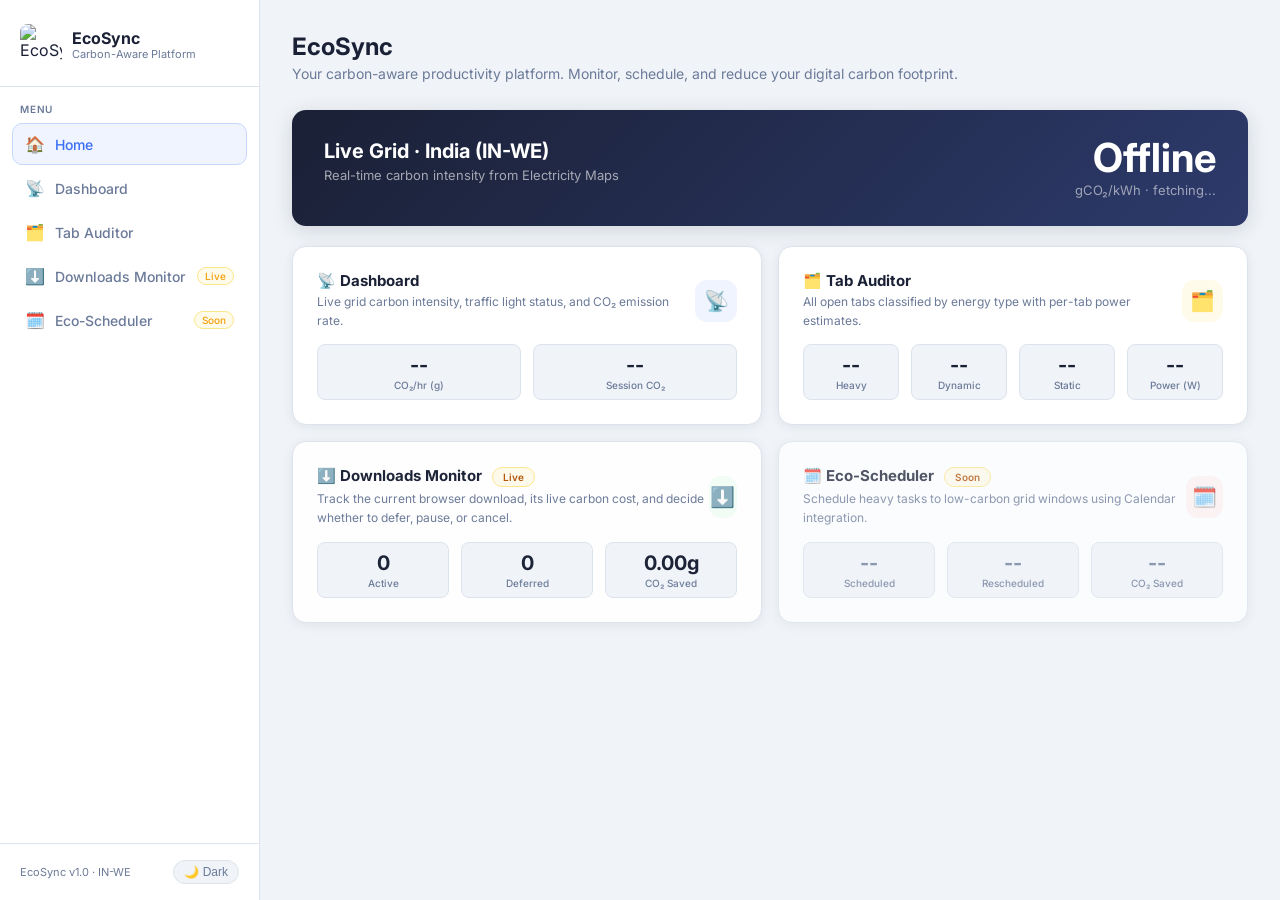
==== commit dd9cda0b: "working on downloads monitor basic implementation" ====
--- a/extension/website/main.html
+++ b/extension/website/main.html
@@ -13,7 +13,7 @@
 <body>
   <aside id="sidebar">
     <div class="sidebar-logo">
-      <img src="../icons/logo.png" alt="EcoSync logo" />
+      <img src="/icons/globe.png" alt="EcoSync logo" />
       <div class="sidebar-logo-text">
         EcoSync
         <span>Carbon-Aware Platform</span>
@@ -113,14 +113,14 @@
           <div class="section-card-header">
             <div>
               <div class="section-card-title">⬇️ Downloads Monitor <span class="pill pill-yellow" style="font-size:10px;vertical-align:middle;margin-left:6px;">Live</span></div>
-              <div class="section-card-desc">Pause, defer, or override browser downloads based on the current grid state.</div>
+              <div class="section-card-desc">Track the current browser download, its live carbon cost, and decide whether to defer, pause, or cancel.</div>
             </div>
             <div class="section-card-icon" style="background:#f0fdf4;color:var(--green);">⬇️</div>
           </div>
           <div class="section-card-stats">
-            <div class="sc-stat"><div class="v" id="home-download-active">--</div><div class="l">Active</div></div>
-            <div class="sc-stat"><div class="v" id="home-download-queue">--</div><div class="l">Queued</div></div>
-            <div class="sc-stat"><div class="v" id="home-download-saved">--</div><div class="l">CO₂ Saved</div></div>
+            <div class="sc-stat"><div class="v" id="home-download-active">0</div><div class="l">Active</div></div>
+            <div class="sc-stat"><div class="v" id="home-download-queue">0</div><div class="l">Deferred</div></div>
+            <div class="sc-stat"><div class="v" id="home-download-saved">0g</div><div class="l">CO₂ Saved</div></div>
           </div>
         </div>
 
@@ -128,7 +128,7 @@
           <div class="section-card-header">
             <div>
               <div class="section-card-title">🗓️ Eco-Scheduler <span class="pill pill-yellow" style="font-size:10px;vertical-align:middle;margin-left:6px;">Soon</span></div>
-              <div class="section-card-desc">Schedule energy-intensive tasks to low-carbon grid windows using Calendar integration.</div>
+              <div class="section-card-desc">Schedule heavy tasks to low-carbon grid windows using Calendar integration.</div>
             </div>
             <div class="section-card-icon" style="background:#fef2f2;color:var(--red);">🗓️</div>
           </div>
@@ -217,7 +217,7 @@
             <div class="auditor-hub-grid">
               <div class="power-gauge-wrap">
                 <div class="power-gauge">
-                  <svg viewBox="0 0 220 140" class="gauge-svg">
+                  <svg viewBox="0 0 220 140" class="gauge-svg" aria-hidden="true">
                     <path d="M20 120 A90 90 0 0 1 200 120" class="gauge-track"></path>
                     <path d="M20 120 A90 90 0 0 1 200 120" class="gauge-progress" id="gauge-progress"></path>
                   </svg>
@@ -328,7 +328,14 @@
     <section class="page" id="page-downloads">
       <div class="page-header">
         <h1>⬇️ Downloads Monitor</h1>
-        <p>Real-time browser download control with carbon-aware scheduling.</p>
+        <p>Track the current download, its live CO₂ cost, and decide whether to defer it, pause it, or cancel it.</p>
+      </div>
+
+      <div class="refresh-bar">
+        <span id="downloads-last-updated">Live download state · --</span>
+        <button class="refresh-btn" type="button" onclick="loadDownloads()">
+          Refresh Downloads
+        </button>
       </div>
 
       <div class="downloads-shell">
@@ -336,8 +343,8 @@
           <div class="downloads-live-panel card">
             <div class="downloads-panel-head">
               <div>
-                <div class="card-title">Live Process Feed</div>
-                <div class="card-sub">Active downloads anywhere in Chrome, updated in real time.</div>
+                <div class="card-title">Current Download Status</div>
+                <div class="card-sub">Only the live download in progress is shown here.</div>
               </div>
               <div class="downloads-status-pill" id="downloads-grid-state">Grid: --</div>
             </div>
@@ -345,42 +352,47 @@
             <div class="downloads-stats-grid">
               <div class="downloads-stat">
                 <div class="downloads-stat-value" id="downloads-active-count">0</div>
-                <div class="downloads-stat-label">Active Downloads</div>
+                <div class="downloads-stat-label">Live Downloads</div>
               </div>
               <div class="downloads-stat">
                 <div class="downloads-stat-value" id="downloads-queued-count">0</div>
-                <div class="downloads-stat-label">Pending Eco-Tasks</div>
+                <div class="downloads-stat-label">Deferred</div>
               </div>
               <div class="downloads-stat">
                 <div class="downloads-stat-value" id="downloads-saved-total">0g</div>
-                <div class="downloads-stat-label">Emissions Diverted</div>
+                <div class="downloads-stat-label">CO₂ Saved</div>
               </div>
               <div class="downloads-stat">
                 <div class="downloads-stat-value" id="downloads-override-total">0</div>
-                <div class="downloads-stat-label">Overdrafts</div>
-              </div>
-            </div>
-          </div>
-
-          <div class="downloads-alert card" id="downloads-dirty-alert">
-            <div class="downloads-alert-title">Dirty Grid Interception</div>
-            <p>The electricity grid is currently under heavy stress. Running this download right now will generate avoidable carbon emissions.</p>
-          </div>
-        </div>
-
-        <div class="downloads-board">
+                <div class="downloads-stat-label">Cancelled</div>
+              </div>
+            </div>
+          </div>
+
+          <div class="downloads-alert card" id="downloads-dirty-alert" style="display:none;">
+            <div class="downloads-alert-title">Dirty Grid Warning</div>
+            <p>The grid is currently carbon-heavy, so continuing this download now may create avoidable emissions.</p>
+          </div>
+        </div>
+
+        <div class="downloads-board downloads-board-single">
           <div class="downloads-section">
             <div class="downloads-section-head">
-              <h2>Active Downloads</h2>
+              <h2>Current Live Download</h2>
               <span class="pill pill-blue" id="downloads-live-sync">Syncing</span>
             </div>
-            <div id="downloads-active-list" class="downloads-list"></div>
+
+            <div
+              id="downloads-active-list"
+              class="downloads-list"
+              aria-live="polite"
+            ></div>
           </div>
 
           <div class="downloads-section">
             <div class="downloads-section-head">
-              <h2>Pending Eco-Tasks Queue</h2>
-              <span class="pill pill-green">Queued</span>
+              <h2>Deferred Downloads</h2>
+              <span class="pill pill-green">Deferred</span>
             </div>
             <div id="downloads-queue-list" class="downloads-list"></div>
           </div>
@@ -389,19 +401,19 @@
         <div class="downloads-ledger card">
           <div class="downloads-ledger-head">
             <div>
-              <div class="card-title">Historical Balance Ledger</div>
-              <div class="card-sub">Long-term carbon impact of pause, schedule, and override decisions.</div>
+              <div class="card-title">Action Ledger</div>
+              <div class="card-sub">History of defer, pause, and cancel decisions for downloads.</div>
             </div>
           </div>
 
           <div class="ledger-summary">
             <div class="ledger-stat">
               <div class="ledger-value" id="ledger-saved">0g CO₂ Prevented</div>
-              <div class="ledger-label">Emissions Diverted</div>
+              <div class="ledger-label">Emissions Avoided</div>
             </div>
             <div class="ledger-stat">
               <div class="ledger-value" id="ledger-overdrafts">0</div>
-              <div class="ledger-label">Carbon Overdrafts</div>
+              <div class="ledger-label">Cancelled Downloads</div>
             </div>
           </div>
 
--- a/extension/website/styles.css
+++ b/extension/website/styles.css
@@ -23,7 +23,7 @@
   --green-bg: #f0fdf4;
   --nav-w: 260px;
   --radius: 14px;
-  --shadow: 0 2px 12px rgba(0,0,0,0.07);
+  --shadow: 0 2px 12px rgba(0, 0, 0, 0.07);
   --orange: #ff7a18;
 }
 
@@ -181,7 +181,7 @@
 
 .card:hover {
   transform: translateY(-3px);
-  box-shadow: 0 8px 28px rgba(0,0,0,0.10);
+  box-shadow: 0 8px 28px rgba(0, 0, 0, 0.1);
 }
 
 .card-title {
@@ -239,7 +239,7 @@
 
 .section-card:hover {
   transform: translateY(-3px);
-  box-shadow: 0 8px 28px rgba(0,0,0,0.11);
+  box-shadow: 0 8px 28px rgba(0, 0, 0, 0.11);
 }
 
 .section-card-header {
@@ -454,7 +454,7 @@
   display: flex;
   align-items: center;
   justify-content: space-between;
-  box-shadow: 0 4px 20px rgba(26,32,53,0.15);
+  box-shadow: 0 4px 20px rgba(26, 32, 53, 0.15);
 }
 
 .hero-banner h2 {
@@ -465,7 +465,7 @@
 
 .hero-banner p {
   font-size: 13px;
-  color: rgba(255,255,255,0.6);
+  color: rgba(255, 255, 255, 0.6);
 }
 
 .hero-right {
@@ -480,7 +480,7 @@
 
 .hero-unit {
   font-size: 13px;
-  color: rgba(255,255,255,0.55);
+  color: rgba(255, 255, 255, 0.55);
   margin-top: 4px;
 }
 
@@ -496,7 +496,7 @@
 
 @keyframes shellPulse {
   0%, 100% { box-shadow: none; }
-  50% { box-shadow: 0 0 0 3px rgba(229,57,53,0.08); }
+  50% { box-shadow: 0 0 0 3px rgba(229, 57, 53, 0.08); }
 }
 
 .tab-auditor-top {
@@ -515,10 +515,10 @@
 
 @keyframes hubPulse {
   0%, 100% {
-    box-shadow: 0 2px 12px rgba(0,0,0,0.07);
+    box-shadow: 0 2px 12px rgba(0, 0, 0, 0.07);
   }
   50% {
-    box-shadow: 0 0 0 3px rgba(229,57,53,0.10), 0 0 28px rgba(229,57,53,0.16);
+    box-shadow: 0 0 0 3px rgba(229, 57, 53, 0.1), 0 0 28px rgba(229, 57, 53, 0.16);
   }
 }
 
@@ -598,7 +598,7 @@
   stroke-dasharray: 283;
   stroke-dashoffset: 283;
   transition: stroke-dashoffset 0.45s ease, stroke 0.25s ease, filter 0.25s ease;
-  filter: drop-shadow(0 4px 10px rgba(59,110,246,0.12));
+  filter: drop-shadow(0 4px 10px rgba(59, 110, 246, 0.12));
 }
 
 .gauge-progress.green {
@@ -611,7 +611,7 @@
 
 .gauge-progress.red {
   stroke: var(--red);
-  filter: drop-shadow(0 4px 12px rgba(229,57,53,0.18));
+  filter: drop-shadow(0 4px 12px rgba(229, 57, 53, 0.18));
 }
 
 .gauge-center {
@@ -824,7 +824,7 @@
 
 .telemetry-metric {
   padding: 14px 0;
-  border-bottom: 1px solid rgba(221,227,236,0.9);
+  border-bottom: 1px solid rgba(221, 227, 236, 0.9);
 }
 
 .telemetry-metric:last-child {
@@ -884,6 +884,8 @@
   display: inline-block;
 }
 
+/* Downloads Monitor */
+
 .downloads-shell {
   display: grid;
   gap: 16px;
@@ -945,6 +947,7 @@
   border: 1px solid var(--border);
   border-radius: 12px;
   padding: 14px 12px;
+  backdrop-filter: blur(4px);
 }
 
 .downloads-stat-value {
@@ -952,6 +955,9 @@
   font-weight: 800;
   color: var(--text);
   line-height: 1;
+  font-variant-numeric: tabular-nums;
+  font-feature-settings: "tnum";
+  word-break: break-word;
 }
 
 .downloads-stat-label {
@@ -989,8 +995,15 @@
 
 .downloads-board {
   display: grid;
-  grid-template-columns: 1fr 1fr;
+  grid-template-columns: 1.4fr 1fr;
   gap: 16px;
+}
+
+.downloads-board-single {
+  display: grid;
+  grid-template-columns: 1.4fr 1fr;
+  gap: 18px;
+  align-items: start;
 }
 
 .downloads-section {
@@ -999,6 +1012,7 @@
   border-radius: var(--radius);
   padding: 20px 24px;
   box-shadow: var(--shadow);
+  content-visibility: auto;
 }
 
 .downloads-section-head {
@@ -1015,35 +1029,43 @@
 }
 
 .downloads-list {
-  display: grid;
+  display: flex;
+  flex-direction: column;
   gap: 12px;
 }
 
 .download-card {
   border: 1px solid var(--border);
   background: var(--surface-soft);
-  border-radius: 14px;
-  padding: 16px;
+  border-radius: 18px;
+  padding: 18px;
   position: relative;
   overflow: hidden;
+  transition: transform 0.18s ease, box-shadow 0.18s ease, border-color 0.18s ease;
+  content-visibility: auto;
+}
+
+.download-card:hover {
+  transform: translateY(-2px);
+  box-shadow: 0 10px 28px rgba(0, 0, 0, 0.1);
+}
+
+.download-card.green {
+  border-color: rgba(34, 197, 94, 0.22);
+}
+
+.download-card.yellow {
+  border-color: rgba(245, 158, 11, 0.28);
 }
 
 .download-card.red {
-  border-color: #fca5a5;
-  box-shadow: 0 0 0 1px rgba(229,57,53,0.10), 0 0 0 4px rgba(229,57,53,0.05);
-}
-
-.download-card.yellow {
-  border-color: #fde68a;
-}
-
-.download-card.green {
-  border-color: #bbf7d0;
+  border-color: rgba(239, 68, 68, 0.28);
+  box-shadow: 0 0 0 1px rgba(229, 57, 53, 0.1), 0 0 0 4px rgba(229, 57, 53, 0.05);
 }
 
 .download-card.moved {
-  opacity: 0.92;
-  background: #f7fbf8;
+  opacity: 0.94;
+  background: linear-gradient(180deg, rgba(240, 253, 244, 0.92), rgba(255, 255, 255, 0.96));
 }
 
 .download-card-head {
@@ -1059,6 +1081,7 @@
   font-weight: 800;
   color: var(--text);
   word-break: break-word;
+  line-height: 1.45;
 }
 
 .download-meta {
@@ -1076,32 +1099,67 @@
   gap: 6px;
   font-size: 10px;
   font-weight: 700;
-  padding: 3px 8px;
+  padding: 5px 9px;
   border-radius: 999px;
   border: 1px solid var(--border);
   background: var(--surface);
   margin-top: 8px;
+  backdrop-filter: blur(4px);
+  font-variant-numeric: tabular-nums;
+}
+
+.download-warning-banner {
+  display: none;
+  margin-bottom: 14px;
+  padding: 12px 14px;
+  border-radius: 14px;
+  background: linear-gradient(180deg, rgba(229, 57, 53, 0.96), rgba(185, 28, 28, 0.96));
+  color: white;
+  font-size: 12px;
+  font-weight: 700;
+  line-height: 1.5;
+  box-shadow: 0 12px 24px rgba(229, 57, 53, 0.22);
+}
+
+.download-card.dirty .download-warning-banner {
+  display: block;
 }
 
 .download-progress-wrap {
   margin-top: 10px;
+  margin-bottom: 14px;
 }
 
 .download-progress-track {
   width: 100%;
-  height: 10px;
+  height: 12px;
   border-radius: 999px;
-  background: #e7edf6;
+  background: #dfe7f3;
   overflow: hidden;
   border: 1px solid var(--border);
+  position: relative;
 }
 
 .download-progress-bar {
   height: 100%;
   width: 0%;
+  min-width: 2px;
   border-radius: 999px;
-  background: linear-gradient(90deg, var(--accent), #6aa3ff);
+  background: linear-gradient(90deg, var(--accent-deep), #6aa3ff);
   transition: width 0.3s ease;
+  box-shadow: inset 0 0 0 1px rgba(255, 255, 255, 0.12);
+}
+
+.download-card.green .download-progress-bar {
+  background: linear-gradient(90deg, #15803d, #4ade80);
+}
+
+.download-card.yellow .download-progress-bar {
+  background: linear-gradient(90deg, #d97706, #fbbf24);
+}
+
+.download-card.red .download-progress-bar {
+  background: linear-gradient(90deg, #dc2626, #fb7185);
 }
 
 .download-metrics-row {
@@ -1114,8 +1172,10 @@
 .download-metric {
   background: var(--surface);
   border: 1px solid var(--border);
-  border-radius: 10px;
+  border-radius: 12px;
   padding: 10px 12px;
+  backdrop-filter: blur(4px);
+  content-visibility: auto;
 }
 
 .download-metric-label {
@@ -1130,6 +1190,9 @@
   font-size: 13px;
   font-weight: 800;
   margin-top: 4px;
+  font-variant-numeric: tabular-nums;
+  font-feature-settings: "tnum";
+  word-break: break-word;
 }
 
 .download-carbon {
@@ -1142,59 +1205,53 @@
   color: var(--text);
   background: #f8fbff;
   border: 1px solid #dbe7ff;
-  padding: 10px 12px;
-  border-radius: 12px;
+  padding: 12px 14px;
+  border-radius: 14px;
+  backdrop-filter: blur(4px);
 }
 
 .download-carbon strong {
   color: var(--accent-deep);
   font-variant-numeric: tabular-nums;
+  font-feature-settings: "tnum";
+  word-break: break-word;
+}
+
+.download-carbon-ticker {
+  font-weight: 800;
+  color: var(--red);
+  font-variant-numeric: tabular-nums;
+  font-feature-settings: "tnum";
+  word-break: break-word;
 }
 
 .download-actions {
   display: grid;
-  grid-template-columns: 1fr;
-  gap: 8px;
+  grid-template-columns: repeat(3, 1fr);
+  gap: 10px;
   margin-top: 12px;
-}
-
-.download-action-row {
-  display: grid;
-  grid-template-columns: 1fr auto;
-  gap: 8px;
-  align-items: center;
-}
-
-.download-actions .btn,
-.download-actions button,
-.download-actions input {
-  min-height: 40px;
-}
-
-.download-input {
-  width: 100%;
-  border: 1px solid var(--border);
-  border-radius: 10px;
-  background: var(--surface);
-  padding: 10px 12px;
-  font-size: 13px;
-  color: var(--text);
 }
 
 .download-btn {
   border: 1px solid transparent;
-  border-radius: 10px;
-  padding: 10px 12px;
+  border-radius: 12px;
+  padding: 12px 12px;
   font-size: 12px;
   font-weight: 700;
   cursor: pointer;
   transition: all 0.18s ease;
+  min-height: 44px;
+  font-variant-numeric: tabular-nums;
+}
+
+.download-btn:hover {
+  transform: translateY(-1px);
 }
 
 .download-btn.pause {
-  background: #eff6ff;
-  color: #1d4ed8;
-  border-color: #bfdbfe;
+  background: #fff7ed;
+  color: #c2410c;
+  border-color: #fed7aa;
 }
 
 .download-btn.queue {
@@ -1204,48 +1261,9 @@
 }
 
 .download-btn.override {
-  background: #fff7ed;
-  color: #c2410c;
-  border-color: #fed7aa;
-}
-
-.download-btn:hover {
-  transform: translateY(-1px);
-}
-
-.download-card.dirty .download-btn.override {
-  background: #fee2e2;
-  border-color: #fca5a5;
-  color: #b91c1c;
-}
-
-.download-warning-banner {
-  position: absolute;
-  left: 12px;
-  right: 12px;
-  top: 12px;
-  transform: translateY(-120%);
-  opacity: 0;
-  background: linear-gradient(180deg, rgba(229,57,53,0.96), rgba(185,28,28,0.96));
-  color: white;
-  padding: 10px 12px;
-  border-radius: 12px;
-  transition: all 0.28s ease;
-  font-size: 12px;
-  font-weight: 600;
-  line-height: 1.5;
-  box-shadow: 0 12px 24px rgba(229,57,53,0.22);
-}
-
-.download-card.dirty .download-warning-banner {
-  transform: translateY(0);
-  opacity: 1;
-}
-
-.download-carbon-ticker {
-  font-weight: 800;
-  color: var(--red);
-  font-variant-numeric: tabular-nums;
+  background: #fef2f2;
+  color: #dc2626;
+  border-color: #fecaca;
 }
 
 .download-empty {
@@ -1255,10 +1273,12 @@
   padding: 28px;
   text-align: center;
   color: var(--muted);
+  line-height: 1.6;
 }
 
 .downloads-ledger {
   padding: 22px 24px;
+  content-visibility: auto;
 }
 
 .downloads-ledger-head {
@@ -1280,12 +1300,16 @@
   border: 1px solid var(--border);
   border-radius: 14px;
   padding: 16px;
+  backdrop-filter: blur(4px);
+  content-visibility: auto;
 }
 
 .ledger-value {
   font-size: 20px;
   font-weight: 800;
   color: var(--green);
+  font-variant-numeric: tabular-nums;
+  font-feature-settings: "tnum";
 }
 
 .ledger-label {
@@ -1301,6 +1325,22 @@
   display: none;
 }
 
+/* Numeric stability */
+.downloads-stat-value,
+.download-metric-value,
+.download-carbon strong,
+.download-carbon-ticker,
+.ledger-value,
+.hero-intensity,
+.card-value,
+.stat-mini .val,
+.gauge-value,
+#downloads-last-updated {
+  font-variant-numeric: tabular-nums;
+  font-feature-settings: "tnum";
+}
+
+/* Dark mode */
 body.dark {
   --bg: #0f1117;
   --surface: #1a1f2e;
@@ -1331,9 +1371,12 @@
   background: var(--bg);
 }
 
-body.dark .download-carbon {
-  background: #141924;
-  border-color: #26304b;
+body.dark .download-card {
+  box-shadow: 0 12px 28px rgba(0, 0, 0, 0.25);
+}
+
+body.dark .download-card.moved {
+  background: linear-gradient(180deg, rgba(22, 101, 52, 0.18), rgba(17, 24, 39, 0.9));
 }
 
 body.dark .download-card.yellow {
@@ -1352,10 +1395,30 @@
   background: #22283a;
 }
 
+body.dark .download-progress-bar {
+  box-shadow: inset 0 0 0 1px rgba(255, 255, 255, 0.06);
+}
+
+body.dark .download-chip,
+body.dark .download-carbon,
+body.dark .download-metric,
+body.dark .downloads-stat,
+body.dark .ledger-stat {
+  background: rgba(15, 23, 42, 0.72);
+}
+
+body.dark .download-carbon {
+  border-color: #26304b;
+}
+
+body.dark .download-chip {
+  background: rgba(96, 165, 250, 0.16);
+}
+
 body.dark .download-btn.pause {
-  background: #172554;
-  color: #bfdbfe;
-  border-color: #1e3a8a;
+  background: #3b1f0f;
+  color: #fdba74;
+  border-color: #7c2d12;
 }
 
 body.dark .download-btn.queue {
@@ -1365,9 +1428,9 @@
 }
 
 body.dark .download-btn.override {
-  background: #3b1f0f;
-  color: #fdba74;
-  border-color: #7c2d12;
+  background: #3b1111;
+  color: #fca5a5;
+  border-color: #7f1d1d;
 }
 
 body.dark .downloads-alert {
@@ -1382,6 +1445,11 @@
   background: var(--bg);
 }
 
+body.dark .download-card:hover {
+  box-shadow: 0 12px 32px rgba(0, 0, 0, 0.28);
+}
+
+/* Responsive */
 @media (max-width: 1100px) {
   .grid-4 {
     grid-template-columns: repeat(2, 1fr);
@@ -1392,7 +1460,8 @@
   .auditor-hub-grid,
   .tab-auditor-main-grid,
   .downloads-top-grid,
-  .downloads-board {
+  .downloads-board,
+  .downloads-board-single {
     grid-template-columns: 1fr;
   }
 
@@ -1431,7 +1500,8 @@
   .grid-4,
   .downloads-stats-grid,
   .download-metrics-row,
-  .ledger-summary {
+  .ledger-summary,
+  .download-actions {
     grid-template-columns: 1fr;
   }
 
@@ -1445,7 +1515,34 @@
     grid-template-columns: 1fr;
   }
 
-  .download-action-row {
-    grid-template-columns: 1fr;
+  .downloads-section,
+  .downloads-live-panel,
+  .downloads-ledger {
+    padding: 18px;
+  }
+
+  .download-card {
+    padding: 14px;
+  }
+
+  .download-title {
+    font-size: 13px;
+  }
+
+  .download-card-head,
+  .downloads-section-head,
+  .downloads-panel-head {
+    flex-direction: column;
+    align-items: flex-start;
+  }
+
+  .download-metric-value,
+  .downloads-stat-value {
+    font-size: 18px;
+  }
+
+  .download-carbon {
+    flex-direction: column;
+    align-items: flex-start;
   }
 }
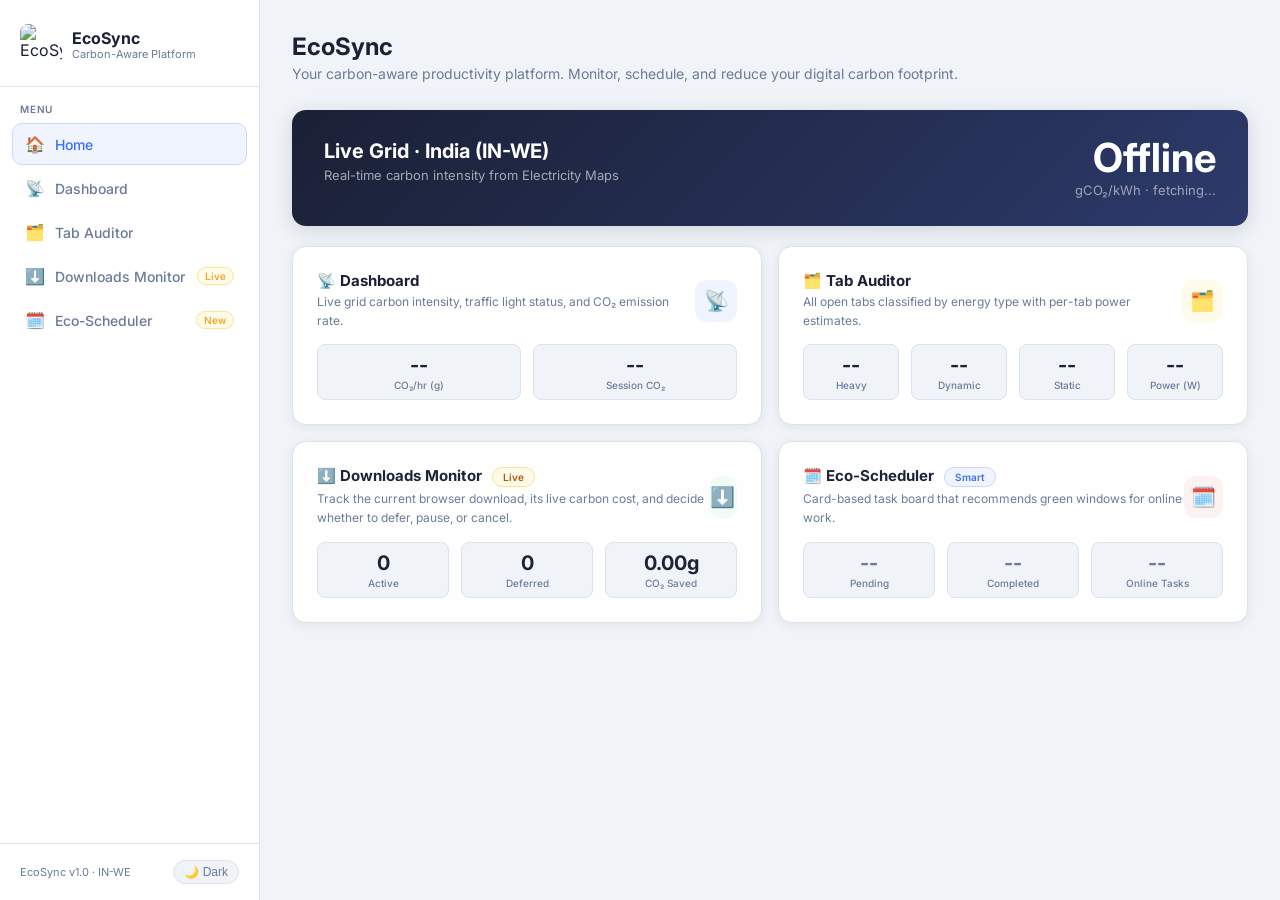
==== commit 526aa282: "ecoscheduler updated" ====
--- a/extension/website/main.html
+++ b/extension/website/main.html
@@ -26,7 +26,7 @@
       <div class="nav-item" data-page="dashboard"><span class="icon">📡</span> Dashboard</div>
       <div class="nav-item" data-page="tab-auditor"><span class="icon">🗂️</span> Tab Auditor</div>
       <div class="nav-item" data-page="downloads"><span class="icon">⬇️</span> Downloads Monitor<span class="nav-badge">Live</span></div>
-      <div class="nav-item" data-page="eco-scheduler"><span class="icon">🗓️</span> Eco-Scheduler<span class="nav-badge">Soon</span></div>
+      <div class="nav-item" data-page="eco-scheduler"><span class="icon">🗓️</span> Eco-Scheduler<span class="nav-badge">New</span></div>
     </nav>
 
     <div class="sidebar-footer">
@@ -54,6 +54,7 @@
   </aside>
 
   <main id="main">
+    <!-- HOME -->
     <section class="page active" id="page-home">
       <div class="page-header">
         <h1>EcoSync</h1>
@@ -124,23 +125,24 @@
           </div>
         </div>
 
-        <div class="section-card" onclick="navigate('eco-scheduler')" style="opacity:0.75;">
+        <div class="section-card" onclick="navigate('eco-scheduler')" style="opacity:0.98;">
           <div class="section-card-header">
             <div>
-              <div class="section-card-title">🗓️ Eco-Scheduler <span class="pill pill-yellow" style="font-size:10px;vertical-align:middle;margin-left:6px;">Soon</span></div>
-              <div class="section-card-desc">Schedule heavy tasks to low-carbon grid windows using Calendar integration.</div>
+              <div class="section-card-title">🗓️ Eco-Scheduler <span class="pill pill-blue" style="font-size:10px;vertical-align:middle;margin-left:6px;">Smart</span></div>
+              <div class="section-card-desc">Card-based task board that recommends green windows for online work.</div>
             </div>
             <div class="section-card-icon" style="background:#fef2f2;color:var(--red);">🗓️</div>
           </div>
           <div class="section-card-stats">
-            <div class="sc-stat"><div class="v" style="color:var(--muted);">--</div><div class="l">Scheduled</div></div>
-            <div class="sc-stat"><div class="v" style="color:var(--muted);">--</div><div class="l">Rescheduled</div></div>
-            <div class="sc-stat"><div class="v" style="color:var(--muted);">--</div><div class="l">CO₂ Saved</div></div>
+            <div class="sc-stat"><div class="v" style="color:var(--muted);" id="home-eco-pending">--</div><div class="l">Pending</div></div>
+            <div class="sc-stat"><div class="v" style="color:var(--muted);" id="home-eco-completed">--</div><div class="l">Completed</div></div>
+            <div class="sc-stat"><div class="v" style="color:var(--muted);" id="home-eco-online">--</div><div class="l">Online Tasks</div></div>
           </div>
         </div>
       </div>
     </section>
 
+    <!-- DASHBOARD -->
     <section class="page" id="page-dashboard">
       <div class="page-header">
         <h1>📡 Dashboard</h1>
@@ -197,6 +199,7 @@
       </div>
     </section>
 
+    <!-- TAB AUDITOR -->
     <section class="page" id="page-tab-auditor">
       <div class="page-header">
         <h1>🗂️ Tab Auditor</h1>
@@ -325,6 +328,7 @@
       </div>
     </section>
 
+    <!-- DOWNLOADS -->
     <section class="page" id="page-downloads">
       <div class="page-header">
         <h1>⬇️ Downloads Monitor</h1>
@@ -436,18 +440,111 @@
       </div>
     </section>
 
+    <!-- ECO SCHEDULER -->
     <section class="page" id="page-eco-scheduler">
       <div class="page-header">
         <h1>🗓️ Eco-Scheduler</h1>
-        <p>Schedule heavy tasks to green grid windows.</p>
-      </div>
-      <div class="coming-soon">
-        <div class="cs-icon">🗓️</div>
-        <h3>Eco-Scheduler — Coming Soon</h3>
-        <p>This section will integrate with Google Calendar to automatically reschedule energy-intensive tasks — backups, renders, uploads — to low-carbon grid windows overnight.</p>
+        <p>Card-based workspace that nudges you toward greener execution windows.</p>
+      </div>
+
+      <div class="eco-toolbar">
+        <div class="eco-toolbar-left">
+          <button class="refresh-btn" type="button" onclick="clearAllTasks()">
+            🧹 Clear All Tasks
+          </button>
+        </div>
+        <button class="eco-create-btn" type="button" onclick="openTaskModal()">
+          + Create New Task
+        </button>
+      </div>
+
+      <div class="eco-board">
+        <div class="eco-column">
+          <div class="eco-column-head">
+            <h2>Pending Tasks</h2>
+            <span class="pill pill-blue" id="eco-pending-count">0</span>
+          </div>
+          <div class="eco-column-body" id="eco-col-pending"></div>
+        </div>
+
+        <div class="eco-column">
+          <div class="eco-column-head">
+            <h2>Eco-Optimized Queue</h2>
+            <span class="pill pill-green" id="eco-queue-count">0</span>
+          </div>
+          <div class="eco-column-body" id="eco-col-queue"></div>
+        </div>
+
+        <div class="eco-column">
+          <div class="eco-column-head">
+            <h2>Completed · Carbon Log</h2>
+            <span class="pill pill-yellow" id="eco-completed-count">0</span>
+          </div>
+          <div class="eco-column-body" id="eco-col-completed"></div>
+        </div>
       </div>
     </section>
   </main>
+
+  <!-- Eco Task Modal -->
+  <div class="eco-modal-backdrop" id="eco-modal" style="display:none;">
+    <div class="eco-modal">
+      <div class="eco-modal-head">
+        <h3>Create New Task</h3>
+        <button class="eco-modal-close" type="button" onclick="closeTaskModal()">✕</button>
+      </div>
+
+      <form id="eco-task-form" onsubmit="submitTaskForm(event)">
+        <div class="eco-field">
+          <label for="eco-title">Task Title</label>
+          <input id="eco-title" name="title" type="text" required placeholder="Render 4K Project Video" />
+        </div>
+
+        <div class="eco-field">
+          <label for="eco-description">Description</label>
+          <textarea id="eco-description" name="description" rows="3" placeholder="Export final assets, upload to drive, send link"></textarea>
+        </div>
+
+        <div class="eco-field-grid">
+          <div class="eco-field">
+            <label for="eco-priority">Priority Tier</label>
+            <select id="eco-priority" name="priority" required>
+              <option value="high">🔴 High Priority</option>
+              <option value="medium">🟡 Medium Priority</option>
+              <option value="low">🟢 Low Priority</option>
+            </select>
+          </div>
+
+          <div class="eco-field">
+            <label for="eco-duration">Estimated Duration (mins)</label>
+            <input id="eco-duration" name="estimated_minutes" type="number" min="1" placeholder="e.g., 45" />
+          </div>
+        </div>
+
+        <div class="eco-field">
+          <label>Tags</label>
+          <div class="eco-tag-pills-row">
+            <button type="button" class="eco-tag-pill" data-tag="online">⚡ Online</button>
+            <button type="button" class="eco-tag-pill" data-tag="offline">🍃 Offline</button>
+            <button type="button" class="eco-tag-pill" data-tag="college">🎓 College</button>
+            <button type="button" class="eco-tag-pill" data-tag="project">📁 Project</button>
+            <button type="button" class="eco-tag-pill" data-tag="quicktask">⏱ QuickTask</button>
+          </div>
+        </div>
+
+        <div class="eco-field">
+          <label for="eco-tags">Custom Tags</label>
+          <input id="eco-tags" name="tags" type="text" placeholder="#Thesis, #Hackathon, #DeepWork" />
+          <div class="eco-help-text">Preset tags are clickable. Add extra tags here, separated with commas.</div>
+        </div>
+
+        <div class="eco-modal-footer">
+          <button type="button" class="refresh-btn" onclick="closeTaskModal()">Cancel</button>
+          <button type="submit" class="eco-create-btn">Save Task</button>
+        </div>
+      </form>
+    </div>
+  </div>
 
   <script src="app.js" defer></script>
 </body>
--- a/extension/website/styles.css
+++ b/extension/website/styles.css
@@ -1012,7 +1012,6 @@
   border-radius: var(--radius);
   padding: 20px 24px;
   box-shadow: var(--shadow);
-  content-visibility: auto;
 }
 
 .downloads-section-head {
@@ -1042,7 +1041,6 @@
   position: relative;
   overflow: hidden;
   transition: transform 0.18s ease, box-shadow 0.18s ease, border-color 0.18s ease;
-  content-visibility: auto;
 }
 
 .download-card:hover {
@@ -1106,6 +1104,7 @@
   margin-top: 8px;
   backdrop-filter: blur(4px);
   font-variant-numeric: tabular-nums;
+  font-feature-settings: "tnum";
 }
 
 .download-warning-banner {
@@ -1175,7 +1174,6 @@
   border-radius: 12px;
   padding: 10px 12px;
   backdrop-filter: blur(4px);
-  content-visibility: auto;
 }
 
 .download-metric-label {
@@ -1278,7 +1276,6 @@
 
 .downloads-ledger {
   padding: 22px 24px;
-  content-visibility: auto;
 }
 
 .downloads-ledger-head {
@@ -1301,7 +1298,6 @@
   border-radius: 14px;
   padding: 16px;
   backdrop-filter: blur(4px);
-  content-visibility: auto;
 }
 
 .ledger-value {
@@ -1545,4 +1541,424 @@
     flex-direction: column;
     align-items: flex-start;
   }
+}
+
+/* ------------------ ECO SCHEDULER ------------------ */
+
+.eco-toolbar {
+  display: flex;
+  align-items: center;
+  justify-content: space-between;
+  margin-bottom: 18px;
+  gap: 12px;
+}
+
+.eco-toolbar-left {
+  display: flex;
+  align-items: center;
+  gap: 8px;
+}
+
+.eco-create-btn {
+  background: linear-gradient(135deg, #2563eb, #22c55e);
+  border: none;
+  color: #fff;
+  padding: 8px 18px;
+  border-radius: 999px;
+  font-size: 13px;
+  font-weight: 700;
+  cursor: pointer;
+  box-shadow: 0 8px 24px rgba(37, 99, 235, 0.35);
+  display: inline-flex;
+  align-items: center;
+  gap: 6px;
+  transition: transform 0.15s ease, box-shadow 0.15s ease, filter 0.15s ease;
+}
+
+.eco-create-btn:hover {
+  transform: translateY(-1px);
+  box-shadow: 0 12px 30px rgba(34, 197, 94, 0.32);
+  filter: brightness(1.02);
+}
+
+.eco-board {
+  display: grid;
+  grid-template-columns: repeat(3, minmax(0, 1fr));
+  gap: 16px;
+}
+
+.eco-column {
+  background: var(--surface);
+  border-radius: var(--radius);
+  border: 1px solid var(--border);
+  padding: 14px 14px 16px;
+  box-shadow: var(--shadow);
+  display: flex;
+  flex-direction: column;
+  min-height: 260px;
+}
+
+.eco-column-head {
+  display: flex;
+  align-items: center;
+  justify-content: space-between;
+  gap: 8px;
+  margin-bottom: 10px;
+}
+
+.eco-column-head h2 {
+  font-size: 15px;
+  font-weight: 700;
+}
+
+.eco-column-body {
+  display: flex;
+  flex-direction: column;
+  gap: 10px;
+  margin-top: 4px;
+}
+
+.eco-task-card {
+  border-radius: 16px;
+  border: 1px solid var(--border);
+  background: var(--surface-soft);
+  padding: 14px 14px 12px;
+  box-shadow: 0 4px 14px rgba(15, 23, 42, 0.05);
+  transition: transform 0.15s ease, box-shadow 0.15s ease, border-color 0.15s ease, background 0.15s ease;
+  position: relative;
+}
+
+.eco-task-card:hover {
+  transform: translateY(-1px);
+  box-shadow: 0 8px 22px rgba(15, 23, 42, 0.11);
+}
+
+.eco-task-online {
+  border-color: rgba(59, 130, 246, 0.35);
+}
+
+.eco-task-offline {
+  border-color: rgba(16, 185, 129, 0.35);
+}
+
+.eco-task-dirty {
+  box-shadow: 0 0 0 1px rgba(239, 68, 68, 0.35), 0 0 0 4px rgba(239, 68, 68, 0.08);
+}
+
+.eco-task-completed {
+  border-style: dashed;
+  opacity: 0.96;
+}
+
+.eco-task-head {
+  display: flex;
+  align-items: flex-start;
+  justify-content: space-between;
+  gap: 8px;
+  margin-bottom: 6px;
+}
+
+.eco-task-head h3 {
+  font-size: 14px;
+  font-weight: 700;
+}
+
+.eco-task-delete {
+  border: none;
+  background: transparent;
+  color: var(--muted);
+  font-size: 14px;
+  cursor: pointer;
+  padding: 0 2px;
+}
+
+.eco-task-delete:hover {
+  color: var(--red);
+}
+
+.eco-task-desc {
+  font-size: 12px;
+  color: var(--muted);
+  margin-bottom: 8px;
+  line-height: 1.5;
+}
+
+.eco-task-badges {
+  display: flex;
+  flex-wrap: wrap;
+  gap: 6px;
+  margin-bottom: 8px;
+}
+
+.eco-badge {
+  font-size: 10px;
+  font-weight: 700;
+  padding: 3px 8px;
+  border-radius: 999px;
+  border: 1px solid var(--border);
+  background: var(--surface);
+  color: var(--muted);
+}
+
+.eco-priority {
+  background: #eff6ff;
+  color: #1d4ed8;
+  border-color: #bfdbfe;
+}
+
+.eco-mode-online {
+  background: #fef2f2;
+  color: #b91c1c;
+  border-color: #fecaca;
+}
+
+.eco-mode-offline {
+  background: #ecfdf5;
+  color: #047857;
+  border-color: #bbf7d0;
+}
+
+.eco-duration {
+  background: #f9fafb;
+  color: #374151;
+}
+
+.eco-tags {
+  background: #fefce8;
+  color: #92400e;
+  border-color: #facc15;
+}
+
+.eco-warning {
+  background: #fef2f2;
+  color: #b91c1c;
+  border-color: #fecaca;
+}
+
+.eco-focus {
+  background: #ecfdf5;
+  color: #166534;
+  border-color: #bbf7d0;
+}
+
+.eco-task-window {
+  border-radius: 12px;
+  background: #f1f5f9;
+  border: 1px dashed var(--border);
+  padding: 8px 10px;
+  display: flex;
+  flex-direction: column;
+  gap: 2px;
+  margin-bottom: 8px;
+}
+
+.eco-window-label {
+  font-size: 10px;
+  text-transform: uppercase;
+  letter-spacing: 0.06em;
+  color: var(--muted);
+  font-weight: 600;
+}
+
+.eco-window-value {
+  font-size: 12px;
+  font-weight: 700;
+  color: var(--text);
+}
+
+.eco-task-footer {
+  display: flex;
+  justify-content: flex-end;
+}
+
+.eco-task-footer .refresh-btn {
+  font-size: 11px;
+  padding-inline: 10px;
+}
+
+.eco-nudge {
+  font-size: 11px;
+  color: #b91c1c;
+  margin-top: 4px;
+}
+
+.eco-pill-inline {
+  font-size: 10px;
+  padding: 3px 8px;
+  border-radius: 999px;
+  background: #eff6ff;
+  color: #1d4ed8;
+  border: 1px solid #bfdbfe;
+}
+
+.eco-task-stamp {
+  margin-top: 8px;
+  font-size: 11px;
+  color: #166534;
+  background: #ecfdf5;
+  border-radius: 10px;
+  padding: 6px 8px;
+  border: 1px dashed #bbf7d0;
+}
+
+/* Modal */
+
+.eco-modal-backdrop {
+  position: fixed;
+  inset: 0;
+  background: rgba(15, 23, 42, 0.52);
+  display: flex;
+  align-items: center;
+  justify-content: center;
+  z-index: 200;
+}
+
+.eco-modal {
+  width: 100%;
+  max-width: 520px;
+  background: var(--surface);
+  border-radius: 16px;
+  border: 1px solid var(--border);
+  box-shadow: 0 18px 60px rgba(15, 23, 42, 0.45);
+  padding: 18px 20px 16px;
+}
+
+.eco-modal-head {
+  display: flex;
+  align-items: center;
+  justify-content: space-between;
+  margin-bottom: 10px;
+}
+
+.eco-modal-head h3 {
+  font-size: 16px;
+  font-weight: 700;
+}
+
+.eco-modal-close {
+  border: none;
+  background: transparent;
+  font-size: 16px;
+  cursor: pointer;
+  color: var(--muted);
+}
+
+.eco-modal-close:hover {
+  color: var(--red);
+}
+
+.eco-field {
+  display: flex;
+  flex-direction: column;
+  gap: 4px;
+  margin-bottom: 10px;
+}
+
+.eco-field label {
+  font-size: 11px;
+  font-weight: 600;
+  text-transform: uppercase;
+  letter-spacing: 0.08em;
+  color: var(--muted);
+}
+
+.eco-field input,
+.eco-field textarea,
+.eco-field select {
+  border-radius: 10px;
+  border: 1px solid var(--border);
+  padding: 8px 10px;
+  font-size: 13px;
+  font-family: inherit;
+  background: var(--surface-soft);
+  outline: none;
+  transition: border-color 0.15s ease, box-shadow 0.15s ease, background 0.15s ease;
+}
+
+.eco-field input:focus,
+.eco-field textarea:focus,
+.eco-field select:focus {
+  border-color: var(--accent);
+  box-shadow: 0 0 0 1px rgba(59, 130, 246, 0.18);
+  background: #fff;
+}
+
+.eco-field textarea {
+  resize: vertical;
+  min-height: 70px;
+}
+
+.eco-field-grid {
+  display: grid;
+  grid-template-columns: 1.1fr 0.9fr;
+  gap: 10px;
+}
+
+.eco-help-text {
+  font-size: 11px;
+  color: var(--muted);
+}
+
+.eco-modal-footer {
+  display: flex;
+  align-items: center;
+  justify-content: flex-end;
+  gap: 8px;
+  margin-top: 8px;
+}
+
+/* Tag pill row and pills */
+
+.eco-tag-pills-row {
+  display: flex;
+  flex-wrap: wrap;
+  gap: 6px;
+}
+
+.eco-tag-pill {
+  border-radius: 999px;
+  border: 1px solid var(--border);
+  padding: 5px 10px;
+  font-size: 11px;
+  font-weight: 600;
+  background: var(--surface-soft);
+  color: var(--muted);
+  cursor: pointer;
+  transition: all 0.15s ease;
+}
+
+.eco-tag-pill:hover {
+  background: #eff6ff;
+  border-color: #bfdbfe;
+  color: #1d4ed8;
+}
+
+.eco-tag-pill.selected {
+  background: #1d4ed8;
+  border-color: #1d4ed8;
+  color: #fff;
+  box-shadow: 0 0 0 1px rgba(59, 130, 246, 0.25);
+}
+
+/* Responsive for Eco board & modal */
+
+@media (max-width: 1100px) {
+  .eco-board {
+    grid-template-columns: 1fr;
+  }
+}
+
+@media (max-width: 768px) {
+  .eco-field-grid {
+    grid-template-columns: 1fr;
+  }
+
+  .eco-modal {
+    margin: 0 12px;
+  }
+
+  .eco-toolbar {
+    flex-direction: column;
+    align-items: flex-start;
+  }
 }
